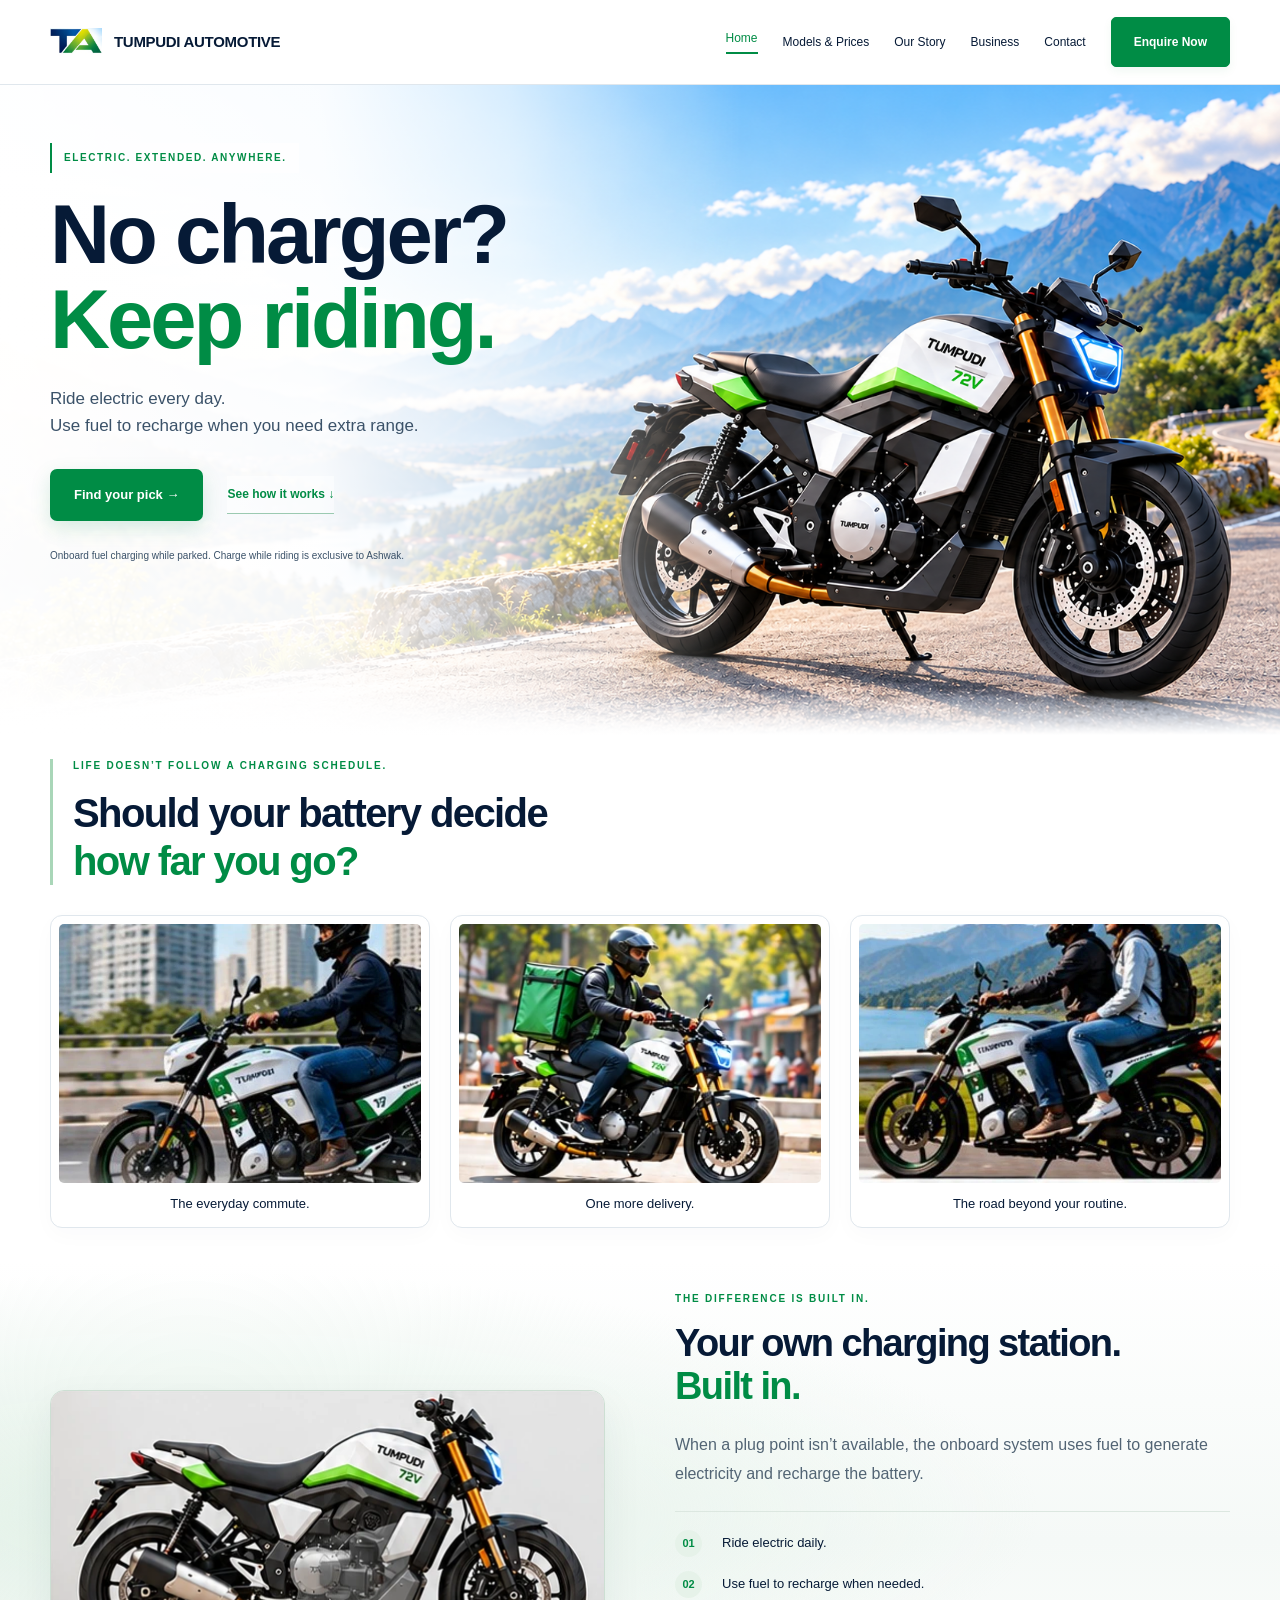
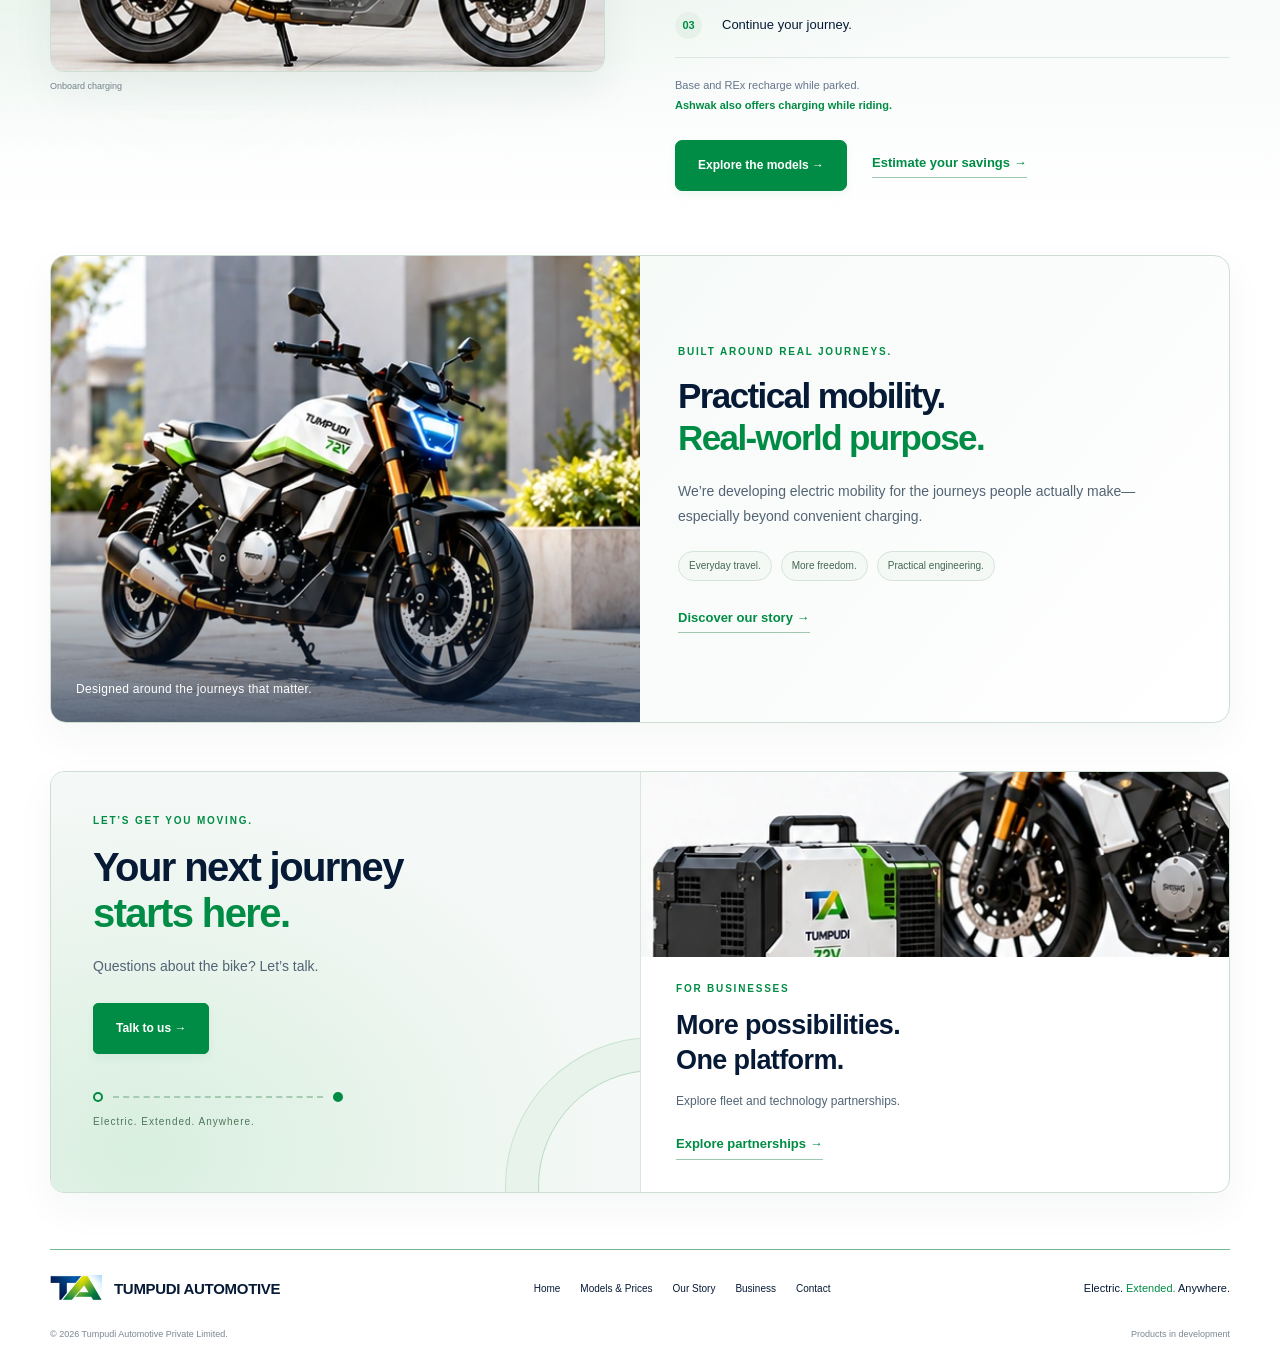
==== index.html @ d9248662 "Add files via upload" ====
<!doctype html><html lang="en"><head><meta charset="utf-8"><meta name="viewport" content="width=device-width,initial-scale=1"><title>No charger? Keep riding. | Tumpudi Automotive</title><meta name="description" content="Electric for everyday journeys. In-built charging for the unexpected. Explore Tumpudi Automotive motorcycles and range-extension technology."><link rel="icon" href="assets/logo.webp"><link rel="stylesheet" href="style.css?v=5"><script src="app.js?v=6" defer></script><link rel="stylesheet" href="home.css?v=4"><script src="home.js?v=1" defer></script><link rel="stylesheet" href="spacing.css?v=1"><link rel="stylesheet" href="mobile-hero.css?v=1"><link rel="stylesheet" href="footer.css?v=2"></head><body><header><div class="bar"><a class="brand" href="index.html" aria-label="Tumpudi Automotive home"><img src="assets/logo.webp" alt="TA"><span>TUMPUDI AUTOMOTIVE</span></a><button class="menu-button" aria-label="Toggle navigation" aria-expanded="false" aria-controls="navigation">Menu ☰</button><nav id="navigation" aria-label="Main navigation"><a href="index.html" class="active" aria-current="page">Home</a><a href="models.html" >Models & Prices</a><a href="story.html" >Our Story</a><a href="business.html" >Business</a><a href="contact.html" >Contact</a><a class="btn" href="contact.html">Enquire Now</a></nav></div></header><main>
<section class="hero home-hero"><img src="assets/hero-refined.png" alt="White and green Tumpudi motorcycle concept on a mountain road"><div class="wrap"><span class="home-kicker">ELECTRIC. EXTENDED. ANYWHERE.</span><h1>No charger?<br><span>Keep riding.</span></h1><p>Ride electric every day.<br>Use fuel to recharge when you need extra range.</p><div class="actions"><button class="btn" type="button" data-open-picker>Find your pick →</button><a class="text-link" href="#how-it-works">See how it works ↓</a></div><p class="note">Onboard fuel charging while parked. Charge while riding is exclusive to Ashwak.<br></p></div></section>
<section class="wrap section home-journeys"><div class="story-heading"><span class="home-kicker">LIFE DOESN’T FOLLOW A CHARGING SCHEDULE.</span><h2>Should your battery decide<br><span>how far you go?</span></h2></div><div class="journeys"><figure><img src="assets/commute.webp" alt="Helmeted motorcycle rider on a daily commute" loading="lazy"><figcaption>The everyday commute.</figcaption></figure><figure><img src="assets/fleet.webp" alt="Motorcycle delivery rider carrying a delivery bag" loading="lazy"><figcaption>One more delivery.</figcaption></figure><figure><img src="assets/together.webp" alt="Two helmeted riders beside a lake" loading="lazy"><figcaption>The road beyond your routine.</figcaption></figure></div></section>
<section class="home-solution" id="how-it-works"><div class="wrap section"><div class="split"><div><div class="photo"><img src="assets/onboard.webp" alt="Ghosted motorcycle concept showing the onboard range extender" loading="lazy"></div><div class="caption">Onboard charging</div></div><div><span class="home-kicker">THE DIFFERENCE IS BUILT IN.</span><h2>Your own charging station.<br><span>Built in.</span></h2><p class="home-explanation">When a plug point isn’t available, the onboard system uses fuel to generate electricity and recharge the battery.</p><div class="home-how-steps"><div><b>01</b><span>Ride electric daily.</span></div><div><b>02</b><span>Use fuel to recharge when needed.</span></div><div><b>03</b><span>Continue your journey.</span></div></div><p class="home-mode-note">Base and REx recharge while parked.<br><strong>Ashwak also offers charging while riding.</strong></p><div class="home-explore-actions"><a class="btn" href="models.html">Explore the models →</a><a class="text-link" href="models.html#savings-title">Estimate your savings →</a></div></div></div></div></section>

<section class="wrap section home-story"><div class="home-story-panel"><div class="home-story-image"><img src="assets/story-hero.webp" alt="Tumpudi motorcycle concept in an urban courtyard" loading="lazy"><span>Designed around the journeys that matter.</span></div><div class="home-story-copy"><span class="home-kicker">BUILT AROUND REAL JOURNEYS.</span><h2>Practical mobility.<br><span>Real-world purpose.</span></h2><p>We’re developing electric mobility for the journeys people actually make—especially beyond convenient charging.</p><div class="home-story-values"><span>Everyday travel.</span><span>More freedom.</span><span>Practical engineering.</span></div><a class="text-link" href="story.html">Discover our story →</a></div></div></section>
<section class="wrap section home-final"><div class="home-final-panel"><div class="home-rider-invite"><span class="home-kicker">LET’S GET YOU MOVING.</span><h2>Your next journey<br><span>starts here.</span></h2><p>Questions about the bike? Let’s talk.</p><a class="btn" href="contact.html">Talk to us →</a><div class="home-route-art" aria-hidden="true"><span></span><i></i><span></span></div><small>Electric. Extended. Anywhere.</small></div><div class="home-partner"><div class="home-partner-image"><img src="assets/business-hero.webp" alt="Portable range-extension unit alongside a motorcycle concept" loading="lazy"></div><div class="home-partner-copy"><span class="home-kicker">FOR BUSINESSES</span><h3>More possibilities.<br>One platform.</h3><p>Explore fleet and technology partnerships.</p><a class="text-link" href="business.html">Explore partnerships →</a></div></div></div></section>
</main><dialog class="home-picker" aria-labelledby="picker-title"><div class="home-picker-heading"><div><span class="home-kicker">YOUR NEXT RIDE</span><h2 id="picker-title">Find your pick.</h2><p>Choose a bike to explore its features and pricing.</p></div><button class="picker-close" type="button" aria-label="Close model chooser">×</button></div><div class="home-model-grid"><a class="home-model-card" href="models.html?model=base#model-details"><div class="model-card-image"><img src="assets/base.webp" alt="Base Model motorcycle concept" ></div><h3>Base Model</h3><p>From ₹1.2 lakh</p></a><a class="home-model-card" href="models.html?model=current#model-details"><div class="model-card-image"><img src="assets/current-large.webp" alt="REx Model motorcycle concept" ></div><h3>REx Model</h3><p>From ₹1.45 lakh</p></a><a class="home-model-card" href="models.html?model=premium#model-details"><div class="model-card-image"><img src="assets/premium.webp" alt="Ashwak Model motorcycle concept" ></div><h3>Ashwak Model</h3><p>From ₹2.1 lakh</p></a></div><p class="picker-footnote">Electric for everyday journeys. Extra range when you need it.</p></dialog><footer class="wrap"><div class="footer-inner"><a class="brand" href="index.html"><img src="assets/logo.webp" alt="TA"><span>TUMPUDI AUTOMOTIVE</span></a><div class="footer-links"><a href="index.html">Home</a><a href="models.html">Models & Prices</a><a href="story.html">Our Story</a><a href="business.html">Business</a><a href="contact.html">Contact</a></div><span style="font-size:11px">Electric. <span style="color:var(--green)">Extended.</span> Anywhere.</span></div><div class="footer-bottom"><span>© 2026 Tumpudi Automotive Private Limited.</span><span>Products in development</span></div></footer></body></html>
---- style.css ----
:root{--ink:#061a36;--green:#008c45;--muted:#637182;--pale:#f1f6fa;--line:#e0e7ed}*{box-sizing:border-box}html{scroll-behavior:smooth;scroll-padding-top:90px}body{margin:0;color:var(--ink);font-family:Arial,Helvetica,sans-serif;background:white}a{color:inherit;text-decoration:none}button,input,select,textarea{font:inherit}a,button,input,select,textarea,summary{outline-offset:5px}header{height:85px;position:sticky;top:0;background:#fffffff2;backdrop-filter:blur(16px);z-index:20;border-bottom:1px solid var(--line)}.bar,.wrap{max-width:1320px;padding-inline:50px;margin:auto}.bar{height:100%;display:flex;justify-content:space-between;align-items:center;gap:25px}.brand{display:flex;align-items:center;gap:12px;font-weight:800;font-size:15px;letter-spacing:-.3px;white-space:nowrap}.brand img{width:52px;mix-blend-mode:multiply}nav{display:flex;align-items:center;gap:25px;font-size:12px}nav a.active{color:var(--green);border-bottom:2px solid var(--green);padding-bottom:6px}.btn{display:inline-flex;align-items:center;justify-content:center;gap:22px;background:var(--green);color:white;border:1px solid var(--green);border-radius:5px;padding:16px 22px;font-size:12px;font-weight:700;cursor:pointer}.btn:hover{background:#006f37}.btn.outline{background:white;color:var(--ink);border-color:#b5c3ce}.text-link{color:var(--green);font-size:13px;font-weight:600;border-bottom:1px solid #9bcab1;padding-bottom:5px;display:inline-block}.actions{display:flex;align-items:center;gap:24px;margin-top:28px;flex-wrap:wrap}.section{padding-block:75px}.eyebrow{font-size:10px;letter-spacing:1.9px;text-transform:uppercase;font-weight:700;color:var(--green)}h1{font-size:clamp(48px,5.3vw,76px);line-height:1.02;letter-spacing:-3.7px;margin:20px 0 22px}h1 span,h2 span{color:var(--green)}h2{font-size:clamp(30px,3vw,43px);letter-spacing:-1.6px;line-height:1.1;margin:12px 0 16px}h3{font-size:22px;letter-spacing:-.6px;margin:0 0 13px}p{font-size:15px;line-height:1.75;color:var(--muted);margin:0 0 16px}.lead{font-size:19px;line-height:1.6;max-width:640px}.hero{height:650px;position:relative;background:#edf6fa;overflow:hidden}.hero>img{position:absolute;inset:0;width:100%;height:100%;object-fit:cover}.hero:after{content:'';position:absolute;inset:0;background:linear-gradient(90deg,#fffffffa,#ffffffe3 28%,#ffffff55 53%,transparent 70%),linear-gradient(0deg,white,transparent 13%)}.hero .wrap{position:relative;z-index:1;padding-top:68px}.hero h1{font-size:clamp(58px,6.5vw,92px);max-width:660px}.hero p{max-width:400px;color:#3b5269;font-size:17px;line-height:1.6}.ranges{display:flex;gap:30px;margin-top:28px}.ranges>div+div{border-left:1px solid #b9c8d1;padding-left:30px}.ranges strong{display:block;font-size:35px;letter-spacing:-1px}.ranges small{font-size:11px;display:block;margin-top:7px}.note{font-size:10px;line-height:1.7;color:#798491;max-width:900px;margin-top:20px}.caption{font-size:9px;color:#73808a;margin-top:8px}.hero .note{max-width:360px}.story-heading{margin-bottom:30px}.story-heading p{font-size:19px}.journeys{display:grid;grid-template-columns:repeat(3,1fr);gap:20px}.journeys figure{margin:0}.journeys img{width:100%;aspect-ratio:1.4;object-fit:cover;border-radius:7px;display:block}.journeys figcaption{text-align:center;font-size:12px;margin-top:14px}.split{display:grid;grid-template-columns:1fr 1fr;gap:65px;align-items:center}.split img{width:100%;border-radius:7px}.photo{background:#fafafa;border-radius:8px;overflow:hidden}.photo img{display:block;width:100%;object-fit:cover}.solution p{max-width:400px}.cta{padding:36px;background:var(--pale);border-radius:9px;display:grid;grid-template-columns:1.2fr 1fr;gap:55px;align-items:center}.cta h2{font-size:33px}.cta p{font-size:14px}.partner-mini{background:white;padding:27px;border-radius:7px}.partner-mini h3{font-size:22px}.page-head{padding:60px 0 40px}.page-head h1{font-size:57px}.breadcrumb{font-size:11px;color:var(--muted);margin-bottom:25px}.page-intro{max-width:760px}.model-grid{display:grid;grid-template-columns:repeat(3,1fr);gap:28px}.model{min-width:0;border-right:1px solid var(--line);padding-right:28px}.model:last-child{border:0;padding-right:0}.model h2{font-size:27px;letter-spacing:-1px}.charging{font-size:11px;color:var(--green);font-weight:700;min-height:42px;line-height:1.7;margin:0}.model img{width:100%;height:250px;object-fit:contain;display:block;margin:15px 0 20px}.model .model-range{font-weight:bold;font-size:23px;margin-bottom:7px;letter-spacing:-.7px}.model .range-label{font-size:11px;margin-bottom:20px;min-height:28px}.price{border-top:1px solid var(--line);padding-top:20px;font-size:20px;font-weight:700;min-height:67px}.price small{font-size:10px;font-weight:400;display:block;color:var(--muted);margin-top:5px}.model .btn{width:100%;gap:10px;margin-top:15px}details{border:1px solid var(--line);border-radius:6px;margin-top:18px;background:white}summary{cursor:pointer;padding:17px;font-size:12px;font-weight:600;list-style:none;display:flex;justify-content:space-between}summary:after{content:'+';color:var(--green)}details[open] summary:after{content:'−'}.detail-body{padding:0 17px 15px}.detail-body p{font-size:12px}.specs{width:100%;font-size:11px;border-collapse:collapse}.specs th{font-weight:400;color:var(--muted);text-align:left;padding:11px 4px 11px 0}.specs td{text-align:right;padding:11px 0}.specs tr{border-top:1px solid var(--line)}.tag{display:inline-block;font-size:9px;padding:6px 9px;background:#edf7ef;color:#168448;border-radius:4px;margin-bottom:8px}.subnav{display:flex;gap:35px;align-items:center;margin:35px 0}.about-hero{padding-block:65px}.about-hero h1{font-size:52px}.about-hero p{max-width:510px}.about-quote{font-size:30px;line-height:1.5;letter-spacing:-.7px;max-width:900px;color:var(--ink);margin-top:22px}.facts{display:grid;grid-template-columns:repeat(3,1fr);gap:30px;border:1px solid var(--line);padding:27px;border-radius:6px;margin-top:40px}.facts .eyebrow{font-size:9px}.facts p{font-size:13px;color:var(--ink);margin:13px 0 0}.application-grid{display:grid;grid-template-columns:repeat(3,1fr);gap:24px}.application-grid img{width:100%;aspect-ratio:1.15;object-fit:cover;border-radius:7px;margin-bottom:21px}.application-grid h3{font-size:21px}.application-grid p{font-size:13px}.ways{display:grid;grid-template-columns:repeat(3,1fr);gap:40px;margin-top:35px}.ways b{color:var(--green);font-size:25px;display:block;margin-bottom:14px}.ways span{font-size:16px}.contact-grid{display:grid;grid-template-columns:1fr 1.1fr;gap:90px;align-items:start}.contact-list{display:flex;flex-direction:column;align-items:start;gap:30px;margin:35px 0}.contact-list small{display:block;font-size:11px;color:var(--muted);margin-bottom:8px}.contact-list a,.contact-list span{font-size:17px;overflow-wrap:anywhere}.form{border:1px solid var(--line);padding:30px;border-radius:8px;display:grid;gap:20px;background:#fff}.field{display:flex;flex-direction:column;gap:8px}label{font-size:11px;color:#405166}input,select,textarea{border:1px solid #d3dde5;padding:12px;border-radius:4px;background:#fcfdfe;width:100%;min-width:0;color:var(--ink);font-size:13px}textarea{min-height:100px;resize:vertical}.form h3{margin-bottom:2px}.form .note{margin:0}.form .btn{width:100%}.form-row{display:grid;grid-template-columns:1fr 1fr;gap:15px}.contact-shortcuts{display:grid;grid-template-columns:1fr 1fr;gap:22px;margin-top:45px}.shortcut{padding:25px;border:1px solid var(--line);border-radius:7px}.shortcut h3{font-size:19px}.shortcut p{font-size:13px}.business-form{margin-top:35px;background:var(--pale);border:0}.business-form .form-row{grid-template-columns:repeat(3,1fr)}.business-form .btn{width:auto;justify-self:start}footer{margin-top:60px}.footer-inner{border-top:1px solid #74b58d;padding:28px 0;display:flex;justify-content:space-between;align-items:center;gap:25px}.footer-links{display:flex;gap:20px;font-size:10px}.footer-bottom{display:flex;justify-content:space-between;font-size:9px;color:#7a8794;padding-bottom:23px}.menu-button{display:none}.active-foot{color:var(--green)}.visually-hidden{position:absolute;width:1px;height:1px;overflow:hidden;clip:rect(0,0,0,0)}@media(max-width:1050px){.bar,.wrap{padding-inline:30px}nav{gap:16px}.brand{font-size:12px}.brand img{width:42px}.model-grid{gap:18px}.model{padding-right:18px}.model img{height:210px}.split{gap:35px}.contact-grid{gap:40px}}@media(max-width:760px){header{height:73px}.bar,.wrap{padding-inline:22px}.menu-button{display:block;border:1px solid #ccd7df;background:white;padding:10px;border-radius:4px;color:var(--ink);font-size:12px}nav{display:none;position:absolute;top:72px;left:0;right:0;background:white;border-bottom:1px solid var(--line);padding:22px;flex-direction:column;align-items:stretch;gap:22px}nav.open{display:flex}.hero{height:790px}.hero>img{object-position:69% center}.hero:after{background:linear-gradient(180deg,#fffffffc 0%,#fffffff0 36%,#ffffff10 70%),linear-gradient(0deg,white,transparent 9%)}.hero .wrap{padding-top:30px}.hero h1{font-size:62px;letter-spacing:-3px;margin-top:18px}.hero p{font-size:15px;max-width:330px}.ranges{gap:20px;margin-top:22px}.ranges strong{font-size:30px}.ranges>div+div{padding-left:20px}.ranges small{font-size:10px}.hero .actions{gap:20px;margin-top:24px}.btn{padding:14px 17px;font-size:11px}.hero .note{font-size:8px;max-width:310px}.section{padding-block:45px}h2{font-size:30px;letter-spacing:-1.2px}.journeys{gap:10px}.journeys img{aspect-ratio:.85}.journeys figcaption{font-size:10px;line-height:1.5}.story-heading p{font-size:16px}.split,.cta,.contact-grid{grid-template-columns:1fr;gap:28px}.solution .split{gap:26px}.solution p{font-size:14px}.cta{padding:25px;gap:25px}.cta h2{font-size:30px}.partner-mini{padding:22px}.page-head{padding-top:35px}.page-head h1{font-size:42px;letter-spacing:-2px}.lead{font-size:16px}.model-grid{grid-template-columns:1fr;gap:45px}.model{border:0;border-bottom:1px solid var(--line);padding:0 0 35px}.model img{height:290px;max-width:500px;margin:auto}.model h2{font-size:30px}.charging{min-height:0;margin-bottom:15px}.model .model-range{margin-top:18px}.price{min-height:0}.model .btn{max-width:360px}.model details{max-width:600px}.about-hero{padding-top:40px}.about-hero h1{font-size:42px;letter-spacing:-2px}.about-quote{font-size:23px}.facts{grid-template-columns:1fr;gap:25px;padding:24px}.application-grid{grid-template-columns:1fr;gap:30px}.application-grid img{aspect-ratio:1.6}.ways{gap:20px}.ways span{font-size:12px;line-height:1.7;display:block}.ways b{font-size:22px}.form{padding:23px}.form-row,.business-form .form-row{grid-template-columns:1fr}.contact-shortcuts{grid-template-columns:1fr}.contact-list{gap:22px}.contact-list a{font-size:15px}.footer-inner{align-items:start;flex-direction:column;gap:22px}.footer-links{gap:16px;flex-wrap:wrap}.footer-bottom{gap:20px;line-height:1.6}footer{margin-top:35px}.subnav{gap:20px;flex-wrap:wrap}.story-heading{margin-bottom:23px}}@media(prefers-reduced-motion:reduce){html{scroll-behavior:auto}}
/* Reference-led layout and restrained interactions */
:root{--shadow:0 12px 35px #082f4310}body{line-height:1.4}.bar,.wrap{max-width:1310px}header{transition:box-shadow .25s,background .25s}header.scrolled{box-shadow:0 5px 22px #0626370d;background:#fffffff7}.section{padding-block:65px}.btn{box-shadow:0 4px 10px #008c4510;transition:transform .2s,box-shadow .2s,background .2s;position:relative;overflow:hidden}.btn:after{content:'';position:absolute;top:-50%;left:-70%;width:35%;height:200%;background:#ffffff26;transform:rotate(25deg);transition:left .55s}.btn:hover:after{left:140%}.btn:hover{transform:translateY(-2px);box-shadow:0 8px 19px #008c4529}.btn:active{transform:translateY(0)}.text-link{transition:color .2s,border-color .2s,transform .2s}.text-link:hover{color:#005d2e;transform:translateX(3px);border-color:#005d2e}nav a:not(.btn){position:relative}nav a:not(.btn):after{content:'';height:2px;position:absolute;bottom:-7px;left:0;width:0;background:var(--green);transition:width .2s}nav a:not(.btn):hover:after{width:100%}.hero p.note{font-size:10px;line-height:1.6}.hero .ranges>div{transition:transform .25s}.hero .ranges>div:hover{transform:translateY(-3px)}.journeys figure{border:1px solid var(--line);border-radius:9px;padding:8px 8px 14px;background:white;transition:box-shadow .25s,transform .25s,border-color .25s;overflow:hidden}.journeys figure:hover{transform:translateY(-5px);box-shadow:var(--shadow);border-color:#a5cbb6}.journeys img{border-radius:5px;transition:transform .5s}.journeys figure:hover img{transform:scale(1.025)}.journeys figcaption{margin-top:12px}.photo{border:1px solid var(--line);box-shadow:0 5px 18px #082b3910}.cta{border:1px solid #dae6ed;padding:38px;gap:40px}.partner-mini{border:1px solid #e4eaf0;box-shadow:0 5px 20px #082f4307;transition:box-shadow .25s,transform .25s}.partner-mini:hover{box-shadow:var(--shadow);transform:translateY(-3px)}.model-page-head{padding-top:45px;padding-bottom:5px}.model-page-head h1{font-weight:800;letter-spacing:-2.8px;margin-bottom:10px}.model-picker{display:flex;gap:6px;padding:5px;background:#f4f7f9;border:1px solid var(--line);border-radius:8px;width:max-content;max-width:100%;margin-top:28px}.model-picker button{border:1px solid transparent;background:transparent;padding:11px 23px;border-radius:5px;font-size:12px;color:#526474;cursor:pointer;transition:background .2s,box-shadow .2s,color .2s}.model-picker button[aria-pressed=true]{background:white;color:var(--green);border-color:#d5e5dc;box-shadow:0 2px 7px #06263709;font-weight:bold}.model-picker button:hover{color:var(--green);background:#fff}.showroom{display:grid;grid-template-columns:1.15fr 1fr;gap:45px;align-items:center;min-height:470px;margin-top:25px}.showroom-image{position:relative}.showroom-image img{width:100%;height:430px;object-fit:contain;display:block;transition:opacity .18s,transform .3s}.showroom-image img:hover{transform:scale(1.025)}.showroom-image .caption{display:block;text-align:right;padding-right:15px}.showroom-copy{padding:15px 0}.showroom-copy h2{font-size:36px;letter-spacing:-1.3px;line-height:1.1;max-width:420px;font-weight:800;margin-top:12px}.showroom-copy .charging{min-height:0;margin-bottom:24px;font-size:11px}.price-prefix{font-size:14px;margin:0 0 3px}.showroom-price{font-size:49px;letter-spacing:-2px;color:var(--green);font-weight:800;line-height:1.1}.showroom-copy>.caption{margin:8px 0 20px}.showroom-stats{display:grid;grid-template-columns:repeat(3,1fr);margin:30px 0 20px;border-top:1px solid var(--line);padding-top:22px;gap:12px}.showroom-stats>div+div{border-left:1px solid #cdd9e3;padding-left:12px}.showroom-stats strong{display:block;font-size:22px;letter-spacing:-.8px;line-height:1.2}.showroom-stats span{display:block;font-size:10px;margin-top:6px;color:#526474}.model-accordions{margin-top:35px}.model-accordions details{margin-top:10px;overflow:hidden}.model-accordions summary{font-size:16px;padding:20px 25px;transition:background .2s}.model-accordions details[open] summary{background:#f2f6fa}.model-accordions .detail-body{padding:14px 26px 20px}.model-accordions .specs{max-width:850px;font-size:13px}.model-accordions .specs th,.model-accordions .specs td{padding-block:12px}.model-accordions .specs tr:first-child{border:0}details{transition:border-color .2s,box-shadow .2s}details:hover{border-color:#b6cec0}details[open]{box-shadow:0 5px 18px #082f4306;border-color:#c6d9ce}details summary:hover{background:#f6faf8}.product-downloads{justify-content:center;padding-block:12px;gap:60px}.help-strip{display:flex;align-items:center;justify-content:space-between;gap:35px;background:var(--pale);border:1px solid #e0e8ef;border-radius:8px;padding:28px 32px}.help-strip h3{font-size:24px}.help-strip p{font-size:13px;margin:0}.about-hero .split{gap:35px;grid-template-columns:1fr 1.05fr}.about-hero img{border-radius:0}.about-hero h1{font-size:47px;line-height:1.1;letter-spacing:-2px}.about-hero .lead{font-size:17px}.about-quote{font-size:30px;margin-top:14px;line-height:1.5}.emergency-line{font-size:14px;max-width:680px;margin-top:22px;padding-left:16px;border-left:3px solid #8fc5a5}.facts{padding:28px 30px}.facts>div+div{padding-left:25px;border-left:1px solid var(--line)}.application-grid article{border:1px solid var(--line);padding:9px 9px 18px;border-radius:9px;transition:transform .25s,box-shadow .25s}.application-grid article:hover{transform:translateY(-5px);box-shadow:var(--shadow)}.application-grid img{margin-bottom:17px;aspect-ratio:1.15}.application-grid h3,.application-grid p{padding-inline:8px}.application-grid p{margin-bottom:0}.ways>div{border-right:1px solid #d2dde5;padding-right:20px}.ways>div:last-child{border:0}.ways>div:after{content:'';display:block;width:25px;height:2px;background:var(--green);margin-top:15px;transition:width .3s}.ways>div:hover:after{width:65px}.business-form{padding:32px;border:1px solid #dbe6ed;background:linear-gradient(115deg,#edf4f9,#f4f8fb)}.contact-grid{gap:70px}.contact-grid>.form{box-shadow:0 6px 26px #092c3b05}.contact-list>div{position:relative;padding-left:75px;min-height:55px;display:flex;flex-direction:column;justify-content:center}.contact-icon{position:absolute;left:0;top:0;width:54px;height:54px;border-radius:50%;background:#eff6f3;color:var(--green);display:grid;place-items:center;font-size:25px;font-style:normal}.contact-list a{font-weight:600;font-size:17px}.contact-list{gap:30px;margin-block:35px}.contact-grid>div>h2{font-size:32px}.shortcut{transition:transform .25s,box-shadow .25s,border-color .25s}.shortcut:hover{transform:translateY(-3px);box-shadow:var(--shadow);border-color:#b2d3bf}.form{gap:20px}input,textarea,select{transition:box-shadow .2s,border-color .2s,background .2s}input:focus,textarea:focus,select:focus{outline:0;border-color:var(--green);box-shadow:0 0 0 3px #008c4510;background:white}input:not(:placeholder-shown):valid,textarea:not(:placeholder-shown):valid{border-color:#97bfa9}.footer-inner{padding-block:25px}.scroll-progress{position:fixed;top:0;left:0;z-index:30;height:3px;background:var(--green);width:0;pointer-events:none}.to-top{position:fixed;bottom:25px;right:25px;width:42px;height:42px;border:1px solid #c2d9cb;background:#fffffff5;color:var(--green);border-radius:50%;box-shadow:0 6px 20px #082f4315;z-index:15;cursor:pointer;opacity:0;visibility:hidden;transform:translateY(10px);transition:opacity .2s,transform .2s,visibility .2s}.to-top.visible{opacity:1;visibility:visible;transform:translateY(0)}.reveal-ready{transition:opacity .65s,transform .65s}.reveal-ready:not(.revealed){opacity:0;transform:translateY(20px)}.zoomable{cursor:zoom-in}.zoomable:focus-visible{outline:3px solid #008c4570;outline-offset:4px}.image-viewer{border:1px solid #dce5eb;padding:16px;background:white;border-radius:12px;max-width:min(94vw,1120px);max-height:92vh;box-shadow:0 30px 90px #0004}.image-viewer::backdrop{background:#061a36bf;backdrop-filter:blur(5px)}.image-viewer img{display:block;max-width:100%;max-height:74vh;width:auto;object-fit:contain;margin:auto}.viewer-bar{display:flex;align-items:center;justify-content:space-between;gap:25px;margin-bottom:12px}.viewer-bar span{font-size:12px;max-width:750px;color:#607182}.viewer-close{width:35px;height:35px;background:#f3f6f8;border:1px solid var(--line);border-radius:50%;cursor:pointer;color:var(--ink);font-size:20px}.viewer-hint{text-align:center;font-size:10px;color:var(--muted);margin-top:12px}.showroom.changing{animation:modelEnter .35s ease-out}@keyframes modelEnter{from{opacity:.45;transform:translateY(6px)}to{opacity:1;transform:translateY(0)}}@media(max-width:760px){.section{padding-block:45px}.model-page-head h1{font-size:40px}.model-picker{width:100%;gap:3px;justify-content:space-between}.model-picker button{padding:10px 9px;font-size:10px;flex:1}.showroom{grid-template-columns:1fr;gap:15px;margin-top:15px}.showroom-image img{height:310px}.showroom-image .caption{text-align:center}.showroom-copy h2{font-size:31px}.showroom-copy .charging{font-size:11px;margin-bottom:20px}.showroom-price{font-size:43px}.showroom-stats{gap:10px}.showroom-stats strong{font-size:23px}.model-accordions{margin-top:20px}.model-accordions summary{font-size:14px;padding:18px}.model-accordions .detail-body{padding:10px 18px 18px}.product-downloads{gap:25px;justify-content:space-between}.help-strip{padding:24px;align-items:start;flex-direction:column;gap:18px}.help-strip h3{font-size:22px}.about-hero .split{grid-template-columns:1fr;gap:20px}.about-hero h1{font-size:39px}.about-hero .lead{font-size:15px}.about-quote{font-size:23px}.facts>div+div{padding:18px 0 0;border-left:0;border-top:1px solid var(--line)}.application-grid img{aspect-ratio:1.5}.cta{padding:25px}.contact-grid{gap:40px}.contact-grid>div>h2{font-size:27px}.contact-list a{font-size:14px}.contact-list>div{padding-left:65px}.contact-icon{width:47px;height:47px}.to-top{right:16px;bottom:16px}.ways{gap:15px}.ways>div{padding-right:12px}.business-form{padding:24px}.hero p.note{font-size:9px}.image-viewer{padding:12px}.viewer-bar span{font-size:10px}}@media(prefers-reduced-motion:reduce){*,*:before,*:after{animation:none!important;transition:none!important;scroll-behavior:auto!important}.reveal-ready:not(.revealed){opacity:1;transform:none}}
.page-head{padding-inline:50px}.showroom-copy h2{white-space:pre-line}@media(max-width:1050px){.page-head{padding-inline:30px}}@media(max-width:760px){.page-head{padding-inline:22px}}
---- home.css ----
.home-kicker{display:block;font-size:10px;letter-spacing:1.8px;color:var(--green);font-weight:700;margin-bottom:16px}.home-hero .wrap{padding-top:65px}.home-hero h1{margin-top:0}.home-hero p{max-width:430px}.home-hero .actions{margin-top:30px}.home-hero button{border:0;cursor:pointer;font-family:inherit}.home-hero p.note{margin-top:26px;max-width:440px;line-height:1.8}.home-journeys{padding-top:70px}.home-journeys .story-heading h2{font-size:40px;line-height:1.2}.home-journeys h2 span{color:var(--green)}.home-journeys .journeys figcaption{font-size:13px;padding-inline:8px}.home-solution{background:linear-gradient(180deg,white,#f3f8f5 40%,#f3f8f5 65%,white);scroll-margin-top:90px}.home-solution .split{gap:70px;grid-template-columns:1fr 1fr;align-items:center}.home-solution h2{font-size:38px;line-height:1.15}.home-solution h2 span{color:var(--green)}.home-explanation{font-size:16px;line-height:1.8;color:#526474;margin:22px 0}.home-how-steps{display:grid;gap:14px;padding:18px 0;border-block:1px solid #dce7e0}.home-how-steps>div{display:flex;gap:20px;align-items:center;font-size:13px}.home-how-steps b{color:var(--green);font-size:11px}.home-mode-note{font-size:11px;line-height:1.8;color:#65758b;margin:18px 0}.home-mode-note strong{font-weight:600;color:var(--green)}.home-section-heading{display:flex;align-items:end;justify-content:space-between;gap:25px;margin-bottom:28px}.home-section-heading h2{font-size:42px}.home-section-heading .home-kicker{margin-bottom:10px}.home-model-grid{display:grid;grid-template-columns:repeat(3,1fr);gap:22px}.home-model-card{display:block;border:1px solid #dae4e0;border-radius:12px;padding:20px;background:linear-gradient(145deg,#fff,#f9fbfa);transition:transform .25s,box-shadow .25s,border-color .25s;color:var(--ink);text-decoration:none}.home-model-card:hover{transform:translateY(-5px);border-color:var(--green);box-shadow:0 15px 30px #06362510}.model-card-image{height:190px;display:flex;align-items:center;justify-content:center;margin-bottom:22px}.model-card-image img{width:100%;height:100%;object-fit:contain;mix-blend-mode:multiply}.home-model-card h3{font-size:22px;margin:0 0 8px}.home-model-card>p{font-size:14px;color:var(--green);margin:0}.model-card-bottom{display:flex;justify-content:space-between;gap:14px;align-items:center;margin-top:22px;padding-top:17px;border-top:1px solid #e2eae5;font-size:11px;color:#526474}.model-card-bottom b{color:var(--ink);font-size:14px}.model-card-bottom>span+span{font-size:22px;color:var(--green)}.home-model-foot{display:flex;justify-content:space-between;gap:20px;align-items:center;margin-top:24px}.home-model-foot>span{font-size:10px;color:#65758b;max-width:600px}.home-story{padding-top:30px}.home-story-panel{display:grid;grid-template-columns:1fr 1fr;gap:70px;padding:40px 0;border-block:1px solid #d9e5dd;align-items:center}.home-story-panel h2{font-size:38px;line-height:1.2}.home-story-panel h2 span,.home-final h2 span{color:var(--green)}.home-story-panel p{font-size:16px;line-height:1.8;color:#526474;margin:0 0 22px}.home-final{padding-top:15px}.home-final-panel{display:grid;grid-template-columns:1.3fr 1fr;gap:60px;align-items:center;border:1px solid #dce7e0;border-radius:14px;background:#f4f8f6;padding:45px}.home-final h2{font-size:40px;line-height:1.15}.home-final p{font-size:14px;color:#526474;margin:18px 0 24px}.home-partner{padding-left:40px;border-left:1px solid #cedfd3}.home-partner h3{font-size:25px;line-height:1.3}.home-partner p{font-size:12px}.home-picker{width:min(1050px,calc(100vw - 40px));max-width:none;max-height:90vh;border:1px solid #dae4df;border-radius:18px;background:white;padding:32px;box-shadow:0 30px 100px #061a3640;overflow-y:auto}.home-picker::backdrop{background:#061a36a6;backdrop-filter:blur(5px)}body.home-picker-open{overflow:hidden}.home-picker-heading{display:flex;justify-content:space-between;align-items:start;gap:20px;margin-bottom:28px}.home-picker-heading h2{font-size:42px}.home-picker-heading .home-kicker{margin-bottom:10px}.home-picker-heading p{font-size:14px;color:#65758b;margin-top:12px}.picker-close{flex-shrink:0;width:36px;height:36px;border-radius:50%;border:1px solid #d5e2d9;background:#f7faf8;font-size:25px;color:var(--ink);cursor:pointer}.home-picker .home-model-card{padding:16px}.home-picker .model-card-image{height:155px}.home-picker .home-model-card h3{font-size:19px}.picker-footnote{font-size:12px;color:#65758b;text-align:center;margin:24px 0 0}.home-model-card:focus-visible,.picker-close:focus-visible{outline:3px solid #008c4570;outline-offset:4px}@media(max-width:760px){.home-hero .wrap{padding-top:30px}.home-hero h1{font-size:58px}.home-hero p{max-width:330px}.home-hero .actions{flex-wrap:wrap;gap:22px}.home-hero .home-kicker{font-size:9px}.home-hero p.note{max-width:310px;font-size:8px}.home-journeys .story-heading h2{font-size:29px}.home-journeys .journeys{gap:8px}.home-journeys .journeys figcaption{font-size:10px;padding-inline:2px}.home-solution .split{grid-template-columns:1fr;gap:28px}.home-solution h2{font-size:31px}.home-explanation{font-size:14px}.home-section-heading{align-items:start;flex-direction:column;gap:12px}.home-section-heading h2{font-size:34px}.home-model-grid{grid-template-columns:1fr;gap:16px}.home-model-card{padding:20px}.model-card-image{height:220px;margin-bottom:18px}.home-model-foot{align-items:start;flex-direction:column}.home-story-panel{grid-template-columns:1fr;gap:22px;padding:30px 0}.home-story-panel h2{font-size:30px}.home-story-panel p{font-size:14px}.home-final-panel{grid-template-columns:1fr;padding:26px;gap:30px}.home-final h2{font-size:32px}.home-partner{padding:25px 0 0;border-left:0;border-top:1px solid #cedfd3}.home-picker{padding:22px;width:calc(100vw - 28px);max-height:88vh}.home-picker-heading h2{font-size:31px}.home-picker-heading p{font-size:12px}.home-picker .home-model-grid{grid-template-columns:1fr;gap:10px}.home-picker .home-model-card{display:grid;grid-template-columns:110px 1fr;column-gap:18px;align-content:center;padding:10px}.home-picker .model-card-image{grid-row:1/3;height:85px;margin:0}.home-picker .home-model-card h3{font-size:17px;margin-top:15px}.home-picker .home-model-card p{font-size:12px}.picker-footnote{font-size:10px}.home-kicker{font-size:9px}}@media(prefers-reduced-motion:reduce){.home-model-card{transition:none}}

.home-explore-actions{display:flex;align-items:center;gap:25px;flex-wrap:wrap;margin-top:25px}.home-story{padding-top:55px}.home-story-panel{grid-template-columns:1fr 1fr;gap:0;padding:0;border:1px solid #d8e5dc;border-radius:16px;overflow:hidden;background:linear-gradient(130deg,#f1f7f3,white);box-shadow:0 12px 35px #062d3808}.home-story-image{position:relative;align-self:stretch;min-height:380px;overflow:hidden}.home-story-image img{width:100%;height:100%;object-fit:cover;display:block;transition:transform .6s}.home-story-panel:hover .home-story-image img{transform:scale(1.025)}.home-story-image:after{content:'';position:absolute;inset:60% 0 0;background:linear-gradient(transparent,#061a36a6);pointer-events:none}.home-story-image>span{position:absolute;z-index:1;bottom:24px;left:25px;right:25px;font-size:12px;color:white;letter-spacing:.3px}.home-story-copy{padding:38px}.home-story-copy h2{font-size:35px}.home-story-copy p{font-size:14px;margin-top:20px}.home-story-values{display:flex;gap:9px;flex-wrap:wrap;margin-bottom:25px}.home-story-values span{font-size:10px;border:1px solid #d5e4d9;border-radius:20px;padding:7px 10px;background:#f4f9f6;color:#446652}.home-final-panel{padding:0;grid-template-columns:1fr 1fr;gap:0;overflow:hidden;background:white;box-shadow:0 12px 35px #062d3808}.home-rider-invite{position:relative;padding:42px;background:radial-gradient(ellipse at 15% 90%,#d9efdf,transparent 65%),#f4f8f6;align-self:stretch;overflow:hidden}.home-rider-invite:after{content:'';position:absolute;width:230px;height:230px;border:1px solid #bbdac6;border-radius:50%;right:-130px;bottom:-110px;box-shadow:0 0 0 32px #e7f3eb,0 0 0 33px #c9e3d1;pointer-events:none}.home-rider-invite>small{display:block;font-size:10px;letter-spacing:1px;color:#4e775b;margin-top:13px}.home-route-art{display:flex;align-items:center;max-width:250px;gap:10px;margin-top:38px}.home-route-art span{width:10px;height:10px;border-radius:50%;border:2px solid var(--green)}.home-route-art span:last-child{background:var(--green)}.home-route-art i{display:block;flex:1;border-top:2px dashed #a5cbb2}.home-partner{padding:0;border-left:1px solid #d9e5dd;align-self:stretch}.home-partner-image{height:185px;overflow:hidden;background:#f7f9f8}.home-partner-image img{width:100%;height:100%;object-fit:cover;object-position:center 55%;display:block}.home-partner-copy{padding:25px 35px 32px}.home-partner-copy h3{font-size:27px}.home-partner-copy .home-kicker{margin-bottom:12px}.home-partner-copy p{margin:12px 0 20px}.home-final{padding-top:0}@media(max-width:760px){.home-explore-actions{gap:20px}.home-story-panel{grid-template-columns:1fr;gap:0}.home-story-image{min-height:0;height:260px}.home-story-copy{padding:26px}.home-story-copy h2{font-size:29px}.home-story-image>span{font-size:10px;bottom:18px;left:20px}.home-final-panel{grid-template-columns:1fr;padding:0;gap:0}.home-rider-invite{padding:28px}.home-partner{border-left:0;border-top:1px solid #d9e5dd}.home-partner-image{height:180px}.home-partner-copy{padding:26px}.home-route-art{margin-top:28px}.home-story{padding-top:35px}}

.home-hero{isolation:isolate;background:#f4fafb}.home-hero>img{object-position:center center}.home-hero:after{background:linear-gradient(90deg,#fffffffa 0%,#fffffff0 25%,#ffffffa8 40%,#ffffff00 58%),linear-gradient(0deg,white 0%,#ffffff00 15%);pointer-events:none}.home-hero .wrap{padding-top:58px}.home-hero .home-kicker{display:inline-block;padding:8px 12px;border-left:2px solid var(--green);background:#ffffffb3;letter-spacing:1.6px;margin-bottom:20px}.home-hero h1{letter-spacing:-3px;text-shadow:0 2px 14px #ffffff50}.home-hero .btn{font-size:13px;padding:17px 24px;border-radius:7px;box-shadow:0 7px 20px #008c4528}.home-hero .text-link{font-size:12px;background:#ffffff73;padding:10px 0}.home-journeys .story-heading{position:relative;padding-left:20px;border-left:3px solid #a9d6b8}.home-journeys .journeys figure{border-radius:12px;box-shadow:0 7px 22px #082f4306}.home-solution{background:radial-gradient(ellipse at 15% 45%,#e2f1e7,transparent 55%),linear-gradient(180deg,white,#f5f9f7 50%,white)}.home-solution .photo{border-radius:14px;border-color:#cddfd3;box-shadow:0 16px 40px #062f3b10}.home-how-steps>div b{display:grid;place-items:center;width:27px;height:27px;background:#e6f2e9;border-radius:50%}.home-explore-actions .btn{border-radius:7px}.home-story-panel,.home-final-panel{border-color:#cddfd3;box-shadow:0 15px 40px #062d380b}@media(max-width:1050px) and (min-width:761px){.home-hero{height:580px}.home-hero h1{font-size:68px}.home-hero .wrap{padding-top:45px}}@media(max-width:760px){.home-hero{height:800px}.home-hero>img{object-position:72% center}.home-hero:after{background:linear-gradient(180deg,#fffffffc 0%,#fffffff5 34%,#ffffff80 47%,#ffffff00 62%),linear-gradient(0deg,white,#ffffff00 12%)}.home-hero .wrap{padding-top:28px}.home-hero .home-kicker{font-size:8px;padding:7px 9px;margin-bottom:15px}.home-hero h1{font-size:54px;letter-spacing:-2.5px}.home-hero p{font-size:14px}.home-hero .actions{margin-top:23px}.home-hero .btn{font-size:11px;padding:15px 18px}.home-hero p.note{margin-top:20px}.home-journeys .story-heading{padding-left:14px}}
/* Crop the printed caption out of the source image; retain the HTML caption. */
.home-solution .photo{aspect-ratio:551/280;overflow:hidden}
.home-solution .photo img{width:100%;height:100%;object-fit:cover;object-position:center top;display:block}
---- spacing.css ----
/* Consistent section rhythm across all five pages. */
main .section{padding-block:32px}
main>.section+.section{padding-top:24px}
main>.page-head{padding-bottom:24px}
main>.model-page-head{padding-bottom:5px}
main>.about-hero{padding-top:44px;padding-bottom:28px}
footer.wrap{margin-top:24px}
.home-journeys{padding-top:22px;padding-bottom:32px}
.home-solution>.section{padding-block:32px}
main>.home-story{padding-top:32px;padding-bottom:32px}
main>.home-final{padding-top:16px;padding-bottom:32px}
.home-hero:after{background:linear-gradient(90deg,#fffffffa 0%,#fffffff0 25%,#ffffffa8 40%,#ffffff00 58%),linear-gradient(0deg,white 0%,#ffffff00 7%)}
.savings-section{margin-top:40px}
.product-downloads{margin-top:24px;margin-bottom:12px}
@media(max-width:760px){
 main .section{padding-block:24px}
 main>.section+.section{padding-top:16px}
 main>.page-head{padding-bottom:20px}
 main>.model-page-head{padding-bottom:5px}
 main>.about-hero{padding-top:30px;padding-bottom:20px}
 footer.wrap{margin-top:16px}
 main>.home-journeys{padding-top:16px;padding-bottom:24px}
 .home-solution>.section{padding-block:24px}
 main>.home-story{padding-top:24px;padding-bottom:24px}
 main>.home-final{padding-top:8px;padding-bottom:24px}
 .home-hero:after{background:linear-gradient(180deg,#fffffffc 0%,#fffffff5 34%,#ffffff80 47%,#ffffff00 62%),linear-gradient(0deg,white,#ffffff00 6%)}
 .savings-section{margin-top:30px}
 .product-downloads{margin-top:20px;margin-bottom:8px}
}
main>section.section.home-journeys{padding-top:24px}
main>section.section.home-final{padding-top:16px}
@media(max-width:760px){main>section.section.home-journeys{padding-top:16px}main>section.section.home-final{padding-top:8px}}
---- mobile-hero.css ----
/* Mobile hero only: readable copy above a fully framed motorcycle. */
@media(max-width:760px){
 .home-hero{display:flex;flex-direction:column;height:auto;min-height:0;background:#fff;overflow:hidden}
 .home-hero:after{display:none}
 .home-hero .wrap{order:0;width:100%;max-width:none;padding-top:26px;padding-bottom:0}
 .home-hero .home-kicker{font-size:8px;letter-spacing:1.3px;margin-bottom:14px;padding:6px 9px;background:#f2f8f4}
 .home-hero h1{font-size:clamp(43px,11.5vw,60px);line-height:1.04;letter-spacing:-2px;margin:0;max-width:none;text-shadow:none}
 .home-hero p{font-size:14px;line-height:1.6;max-width:360px;margin-top:18px;margin-bottom:0}
 .home-hero .actions{display:flex;align-items:center;gap:20px;flex-wrap:wrap;margin-top:22px}
 .home-hero .btn{font-size:12px;min-height:45px;padding:14px 18px}
 .home-hero .text-link{font-size:11px;background:none;padding:10px 0}
 .home-hero p.note{font-size:9px;line-height:1.6;margin-top:16px;max-width:350px}
 .home-hero>img{order:1;position:relative;inset:auto;display:block;flex-shrink:0;width:175%;max-width:none;height:auto;object-fit:contain;object-position:center;margin-left:-75%;margin-top:-42px;z-index:0}
}
@media(min-width:520px) and (max-width:760px){.home-hero>img{width:145%;margin-left:-45%;margin-top:-55px}.home-hero .wrap{padding-inline:30px}}
@media(max-width:760px){.home-hero>img{margin-top:-20px;mask-image:linear-gradient(to bottom,transparent 0,#000 65px);-webkit-mask-image:linear-gradient(to bottom,transparent 0,#000 65px)}}
---- footer.css ----
@media(max-width:760px){
 footer.wrap .footer-inner{display:flex;flex-direction:column;align-items:flex-start;justify-content:flex-start;gap:20px;padding-top:24px;padding-bottom:20px;width:100%}
 footer .brand{max-width:100%;gap:10px;font-size:12px;line-height:1.4}
 footer .brand img{width:42px;flex:0 0 42px}
 footer .footer-links{display:grid;grid-template-columns:repeat(3,max-content);column-gap:24px;row-gap:14px;align-items:start;justify-content:start;font-size:11px;line-height:1.5;margin:0;width:100%}
 footer .footer-links a{display:block;white-space:nowrap}
 footer .footer-inner>span{display:block;line-height:1.7;text-align:left;margin:0;padding:0}
 footer .footer-bottom{display:flex;flex-direction:column;align-items:flex-start;justify-content:flex-start;gap:6px;width:100%;text-align:left;line-height:1.7;padding-top:0;padding-bottom:22px;font-size:9px}
 footer .footer-bottom>span{display:block;max-width:100%;overflow-wrap:anywhere}
}
@media(max-width:350px){footer .footer-links{column-gap:16px;font-size:10px}footer .brand{font-size:11px}}
@media(max-width:760px){
 footer.wrap .footer-inner{align-items:center;text-align:center}
 footer .brand{justify-content:center}
 footer .footer-links{display:flex;flex-wrap:wrap;justify-content:center;align-items:center;column-gap:22px;row-gap:14px;max-width:330px;text-align:center}
 footer .footer-inner>span{width:100%;text-align:center}
 footer .footer-bottom{align-items:center;text-align:center}
}
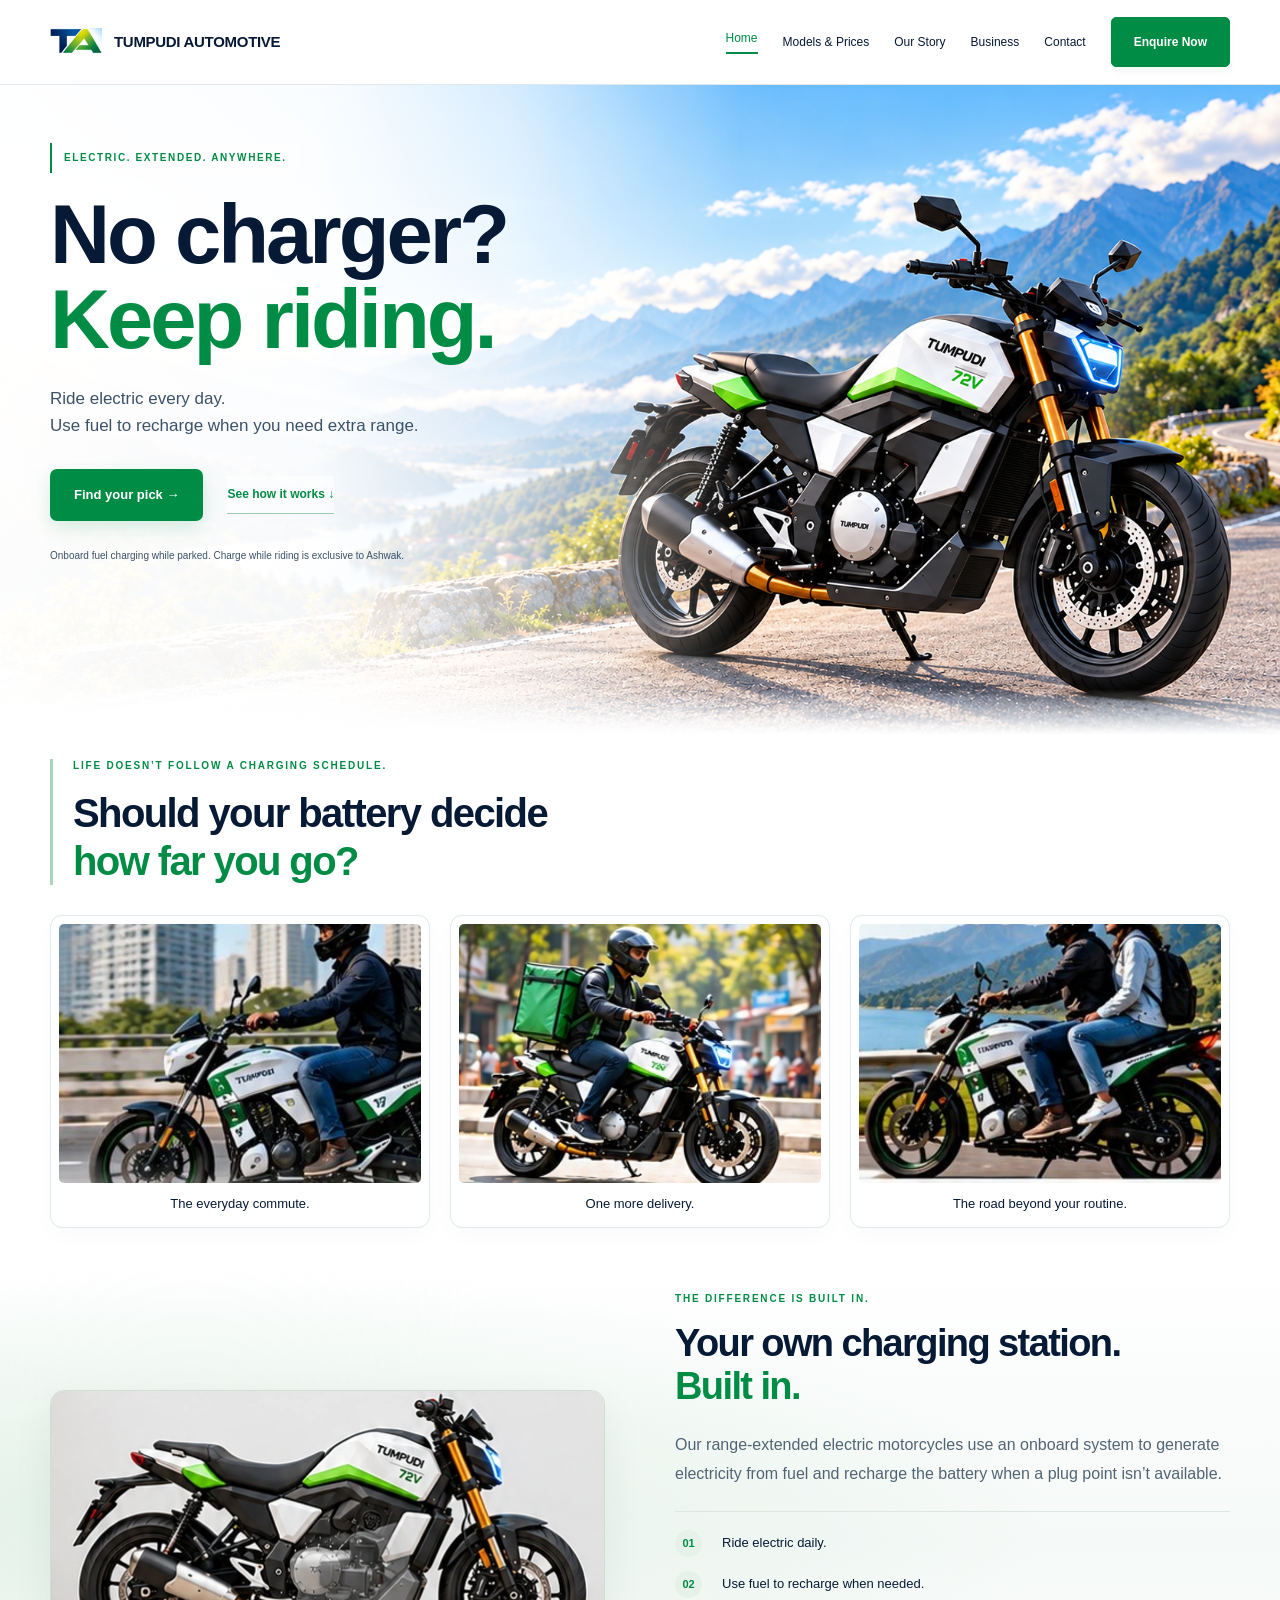
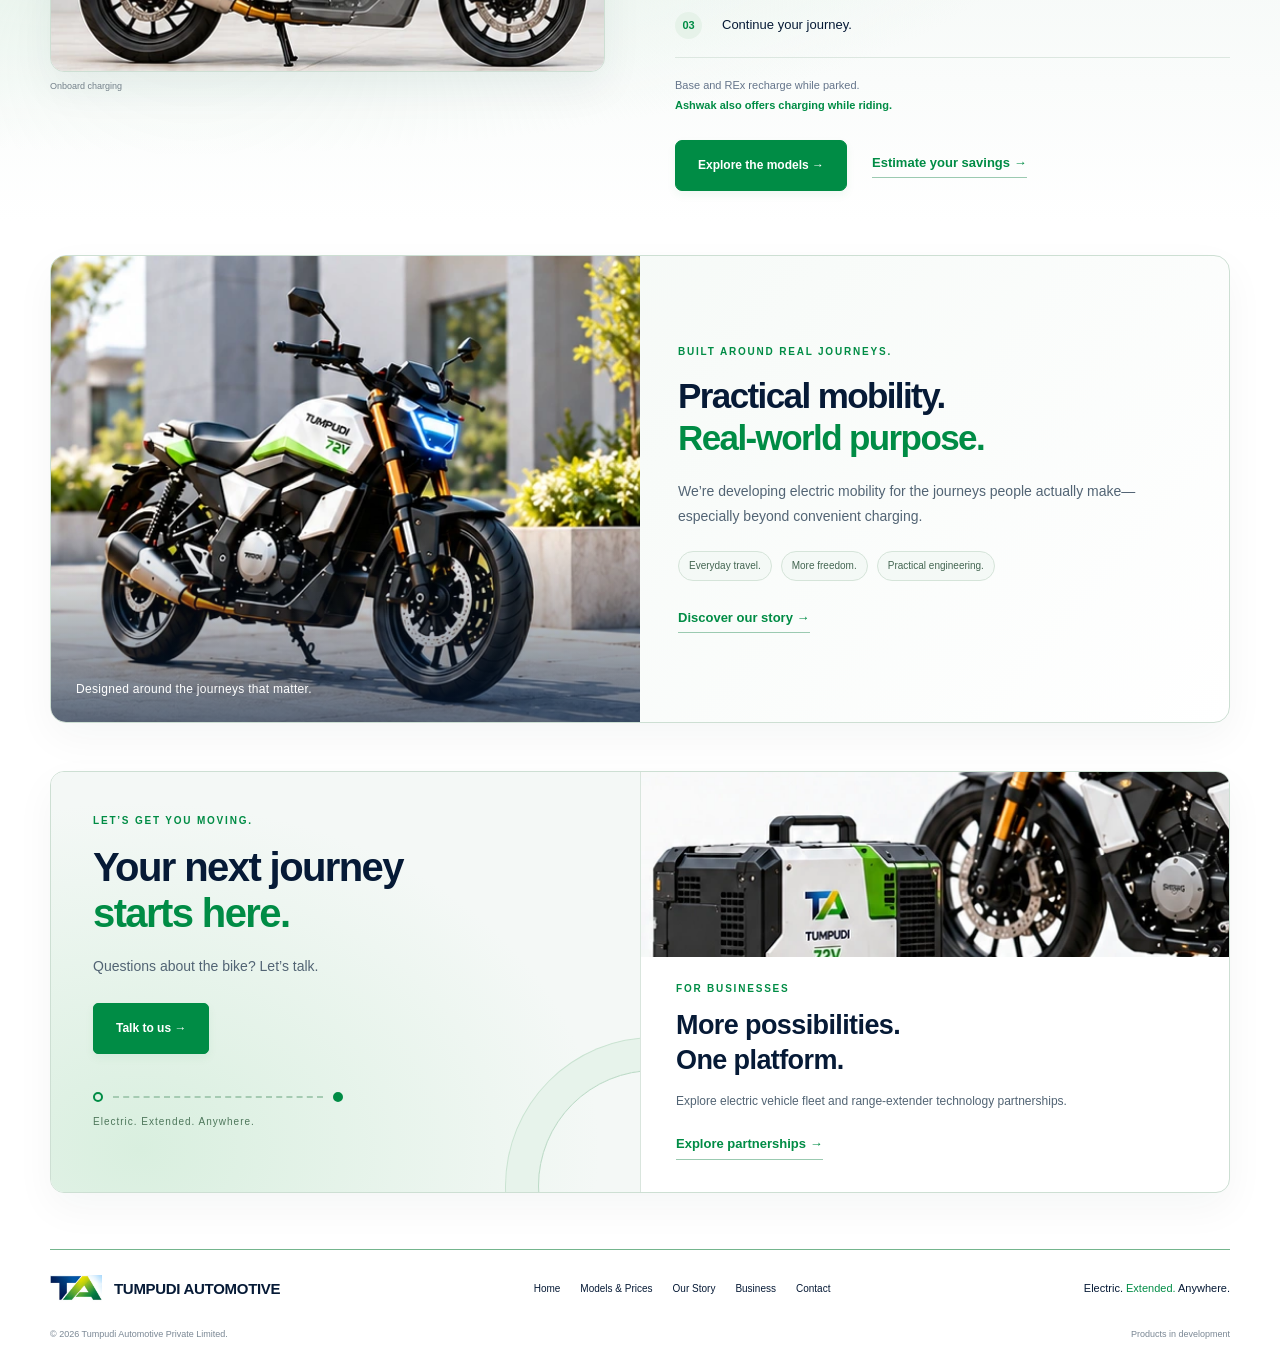
==== commit d42a60ea: "Add files via upload" ====
--- a/index.html
+++ b/index.html
@@ -1,8 +1,17 @@
-<!doctype html><html lang="en"><head><meta charset="utf-8"><meta name="viewport" content="width=device-width,initial-scale=1"><title>No charger? Keep riding. | Tumpudi Automotive</title><meta name="description" content="Electric for everyday journeys. In-built charging for the unexpected. Explore Tumpudi Automotive motorcycles and range-extension technology."><link rel="icon" href="assets/logo.webp"><link rel="stylesheet" href="style.css?v=5"><script src="app.js?v=6" defer></script><link rel="stylesheet" href="home.css?v=4"><script src="home.js?v=1" defer></script><link rel="stylesheet" href="spacing.css?v=1"><link rel="stylesheet" href="mobile-hero.css?v=1"><link rel="stylesheet" href="footer.css?v=2"></head><body><header><div class="bar"><a class="brand" href="index.html" aria-label="Tumpudi Automotive home"><img src="assets/logo.webp" alt="TA"><span>TUMPUDI AUTOMOTIVE</span></a><button class="menu-button" aria-label="Toggle navigation" aria-expanded="false" aria-controls="navigation">Menu ☰</button><nav id="navigation" aria-label="Main navigation"><a href="index.html" class="active" aria-current="page">Home</a><a href="models.html" >Models & Prices</a><a href="story.html" >Our Story</a><a href="business.html" >Business</a><a href="contact.html" >Contact</a><a class="btn" href="contact.html">Enquire Now</a></nav></div></header><main>
+<!doctype html><html lang="en"><head><meta charset="utf-8"><meta name="viewport" content="width=device-width,initial-scale=1"><title>Tumpudi Automotive | Range-Extended Electric Motorcycles</title><meta name="description" content="Explore electric motorcycles with onboard fuel-powered battery charging. Discover Base, REx and Ashwak models from Tumpudi Automotive, Ahmedabad."><link rel="icon" href="assets/logo.webp"><link rel="stylesheet" href="style.css?v=5"><script src="app.js?v=6" defer></script><link rel="stylesheet" href="home.css?v=4"><script src="home.js?v=1" defer></script><link rel="stylesheet" href="spacing.css?v=1"><link rel="stylesheet" href="mobile-hero.css?v=1"><link rel="stylesheet" href="footer.css?v=2">
+<link rel="canonical" href="https://mobility.tumpudi.in/">
+<meta property="og:type" content="website">
+<meta property="og:site_name" content="Tumpudi Automotive">
+<meta property="og:title" content="Tumpudi Automotive | Range-Extended Electric Motorcycles">
+<meta property="og:description" content="Explore electric motorcycles with onboard fuel-powered battery charging. Discover Base, REx and Ashwak models from Tumpudi Automotive, Ahmedabad.">
+<meta property="og:url" content="https://mobility.tumpudi.in/">
+<meta name="twitter:card" content="summary">
+<script type="application/ld+json">{"@context": "https://schema.org", "@graph": [{"@type": "Organization", "@id": "https://mobility.tumpudi.in/#organization", "name": "Tumpudi Automotive", "legalName": "Tumpudi Automotive Private Limited", "url": "https://mobility.tumpudi.in/", "logo": "https://mobility.tumpudi.in/assets/logo.webp", "description": "Developing electric motorcycles and range-extension technology with onboard fuel-powered battery charging.", "email": "info@tumpudi.in", "telephone": "+91-82474-62750", "address": {"@type": "PostalAddress", "addressLocality": "Ahmedabad", "addressCountry": "IN"}}, {"@type": "WebSite", "@id": "https://mobility.tumpudi.in/#website", "name": "Tumpudi Automotive", "url": "https://mobility.tumpudi.in/", "publisher": {"@id": "https://mobility.tumpudi.in/#organization"}}, {"@type": "WebPage", "@id": "https://mobility.tumpudi.in/#webpage", "url": "https://mobility.tumpudi.in/", "name": "Tumpudi Automotive | Range-Extended Electric Motorcycles", "description": "Explore electric motorcycles with onboard fuel-powered battery charging. Discover Base, REx and Ashwak models from Tumpudi Automotive, Ahmedabad.", "inLanguage": "en", "isPartOf": {"@id": "https://mobility.tumpudi.in/#website"}, "about": {"@id": "https://mobility.tumpudi.in/#organization"}}]}</script>
+</head><body><header><div class="bar"><a class="brand" href="index.html" aria-label="Tumpudi Automotive home"><img src="assets/logo.webp" alt="TA"><span>TUMPUDI AUTOMOTIVE</span></a><button class="menu-button" aria-label="Toggle navigation" aria-expanded="false" aria-controls="navigation">Menu ☰</button><nav id="navigation" aria-label="Main navigation"><a href="index.html" class="active" aria-current="page">Home</a><a href="models.html" >Models & Prices</a><a href="story.html" >Our Story</a><a href="business.html" >Business</a><a href="contact.html" >Contact</a><a class="btn" href="contact.html">Enquire Now</a></nav></div></header><main>
 <section class="hero home-hero"><img src="assets/hero-refined.png" alt="White and green Tumpudi motorcycle concept on a mountain road"><div class="wrap"><span class="home-kicker">ELECTRIC. EXTENDED. ANYWHERE.</span><h1>No charger?<br><span>Keep riding.</span></h1><p>Ride electric every day.<br>Use fuel to recharge when you need extra range.</p><div class="actions"><button class="btn" type="button" data-open-picker>Find your pick →</button><a class="text-link" href="#how-it-works">See how it works ↓</a></div><p class="note">Onboard fuel charging while parked. Charge while riding is exclusive to Ashwak.<br></p></div></section>
 <section class="wrap section home-journeys"><div class="story-heading"><span class="home-kicker">LIFE DOESN’T FOLLOW A CHARGING SCHEDULE.</span><h2>Should your battery decide<br><span>how far you go?</span></h2></div><div class="journeys"><figure><img src="assets/commute.webp" alt="Helmeted motorcycle rider on a daily commute" loading="lazy"><figcaption>The everyday commute.</figcaption></figure><figure><img src="assets/fleet.webp" alt="Motorcycle delivery rider carrying a delivery bag" loading="lazy"><figcaption>One more delivery.</figcaption></figure><figure><img src="assets/together.webp" alt="Two helmeted riders beside a lake" loading="lazy"><figcaption>The road beyond your routine.</figcaption></figure></div></section>
-<section class="home-solution" id="how-it-works"><div class="wrap section"><div class="split"><div><div class="photo"><img src="assets/onboard.webp" alt="Ghosted motorcycle concept showing the onboard range extender" loading="lazy"></div><div class="caption">Onboard charging</div></div><div><span class="home-kicker">THE DIFFERENCE IS BUILT IN.</span><h2>Your own charging station.<br><span>Built in.</span></h2><p class="home-explanation">When a plug point isn’t available, the onboard system uses fuel to generate electricity and recharge the battery.</p><div class="home-how-steps"><div><b>01</b><span>Ride electric daily.</span></div><div><b>02</b><span>Use fuel to recharge when needed.</span></div><div><b>03</b><span>Continue your journey.</span></div></div><p class="home-mode-note">Base and REx recharge while parked.<br><strong>Ashwak also offers charging while riding.</strong></p><div class="home-explore-actions"><a class="btn" href="models.html">Explore the models →</a><a class="text-link" href="models.html#savings-title">Estimate your savings →</a></div></div></div></div></section>
+<section class="home-solution" id="how-it-works"><div class="wrap section"><div class="split"><div><div class="photo"><img src="assets/onboard.webp" alt="Ghosted motorcycle concept showing the onboard range extender" loading="lazy"></div><div class="caption">Onboard charging</div></div><div><span class="home-kicker">THE DIFFERENCE IS BUILT IN.</span><h2>Your own charging station.<br><span>Built in.</span></h2><p class="home-explanation">Our range-extended electric motorcycles use an onboard system to generate electricity from fuel and recharge the battery when a plug point isn’t available.</p><div class="home-how-steps"><div><b>01</b><span>Ride electric daily.</span></div><div><b>02</b><span>Use fuel to recharge when needed.</span></div><div><b>03</b><span>Continue your journey.</span></div></div><p class="home-mode-note">Base and REx recharge while parked.<br><strong>Ashwak also offers charging while riding.</strong></p><div class="home-explore-actions"><a class="btn" href="models.html">Explore the models →</a><a class="text-link" href="models.html#savings-title">Estimate your savings →</a></div></div></div></div></section>
 
 <section class="wrap section home-story"><div class="home-story-panel"><div class="home-story-image"><img src="assets/story-hero.webp" alt="Tumpudi motorcycle concept in an urban courtyard" loading="lazy"><span>Designed around the journeys that matter.</span></div><div class="home-story-copy"><span class="home-kicker">BUILT AROUND REAL JOURNEYS.</span><h2>Practical mobility.<br><span>Real-world purpose.</span></h2><p>We’re developing electric mobility for the journeys people actually make—especially beyond convenient charging.</p><div class="home-story-values"><span>Everyday travel.</span><span>More freedom.</span><span>Practical engineering.</span></div><a class="text-link" href="story.html">Discover our story →</a></div></div></section>
-<section class="wrap section home-final"><div class="home-final-panel"><div class="home-rider-invite"><span class="home-kicker">LET’S GET YOU MOVING.</span><h2>Your next journey<br><span>starts here.</span></h2><p>Questions about the bike? Let’s talk.</p><a class="btn" href="contact.html">Talk to us →</a><div class="home-route-art" aria-hidden="true"><span></span><i></i><span></span></div><small>Electric. Extended. Anywhere.</small></div><div class="home-partner"><div class="home-partner-image"><img src="assets/business-hero.webp" alt="Portable range-extension unit alongside a motorcycle concept" loading="lazy"></div><div class="home-partner-copy"><span class="home-kicker">FOR BUSINESSES</span><h3>More possibilities.<br>One platform.</h3><p>Explore fleet and technology partnerships.</p><a class="text-link" href="business.html">Explore partnerships →</a></div></div></div></section>
+<section class="wrap section home-final"><div class="home-final-panel"><div class="home-rider-invite"><span class="home-kicker">LET’S GET YOU MOVING.</span><h2>Your next journey<br><span>starts here.</span></h2><p>Questions about the bike? Let’s talk.</p><a class="btn" href="contact.html">Talk to us →</a><div class="home-route-art" aria-hidden="true"><span></span><i></i><span></span></div><small>Electric. Extended. Anywhere.</small></div><div class="home-partner"><div class="home-partner-image"><img src="assets/business-hero.webp" alt="Portable range-extension unit alongside a motorcycle concept" loading="lazy"></div><div class="home-partner-copy"><span class="home-kicker">FOR BUSINESSES</span><h3>More possibilities.<br>One platform.</h3><p>Explore electric vehicle fleet and range-extender technology partnerships.</p><a class="text-link" href="business.html">Explore partnerships →</a></div></div></div></section>
 </main><dialog class="home-picker" aria-labelledby="picker-title"><div class="home-picker-heading"><div><span class="home-kicker">YOUR NEXT RIDE</span><h2 id="picker-title">Find your pick.</h2><p>Choose a bike to explore its features and pricing.</p></div><button class="picker-close" type="button" aria-label="Close model chooser">×</button></div><div class="home-model-grid"><a class="home-model-card" href="models.html?model=base#model-details"><div class="model-card-image"><img src="assets/base.webp" alt="Base Model motorcycle concept" ></div><h3>Base Model</h3><p>From ₹1.2 lakh</p></a><a class="home-model-card" href="models.html?model=current#model-details"><div class="model-card-image"><img src="assets/current-large.webp" alt="REx Model motorcycle concept" ></div><h3>REx Model</h3><p>From ₹1.45 lakh</p></a><a class="home-model-card" href="models.html?model=premium#model-details"><div class="model-card-image"><img src="assets/premium.webp" alt="Ashwak Model motorcycle concept" ></div><h3>Ashwak Model</h3><p>From ₹2.1 lakh</p></a></div><p class="picker-footnote">Electric for everyday journeys. Extra range when you need it.</p></dialog><footer class="wrap"><div class="footer-inner"><a class="brand" href="index.html"><img src="assets/logo.webp" alt="TA"><span>TUMPUDI AUTOMOTIVE</span></a><div class="footer-links"><a href="index.html">Home</a><a href="models.html">Models & Prices</a><a href="story.html">Our Story</a><a href="business.html">Business</a><a href="contact.html">Contact</a></div><span style="font-size:11px">Electric. <span style="color:var(--green)">Extended.</span> Anywhere.</span></div><div class="footer-bottom"><span>© 2026 Tumpudi Automotive Private Limited.</span><span>Products in development</span></div></footer></body></html>
